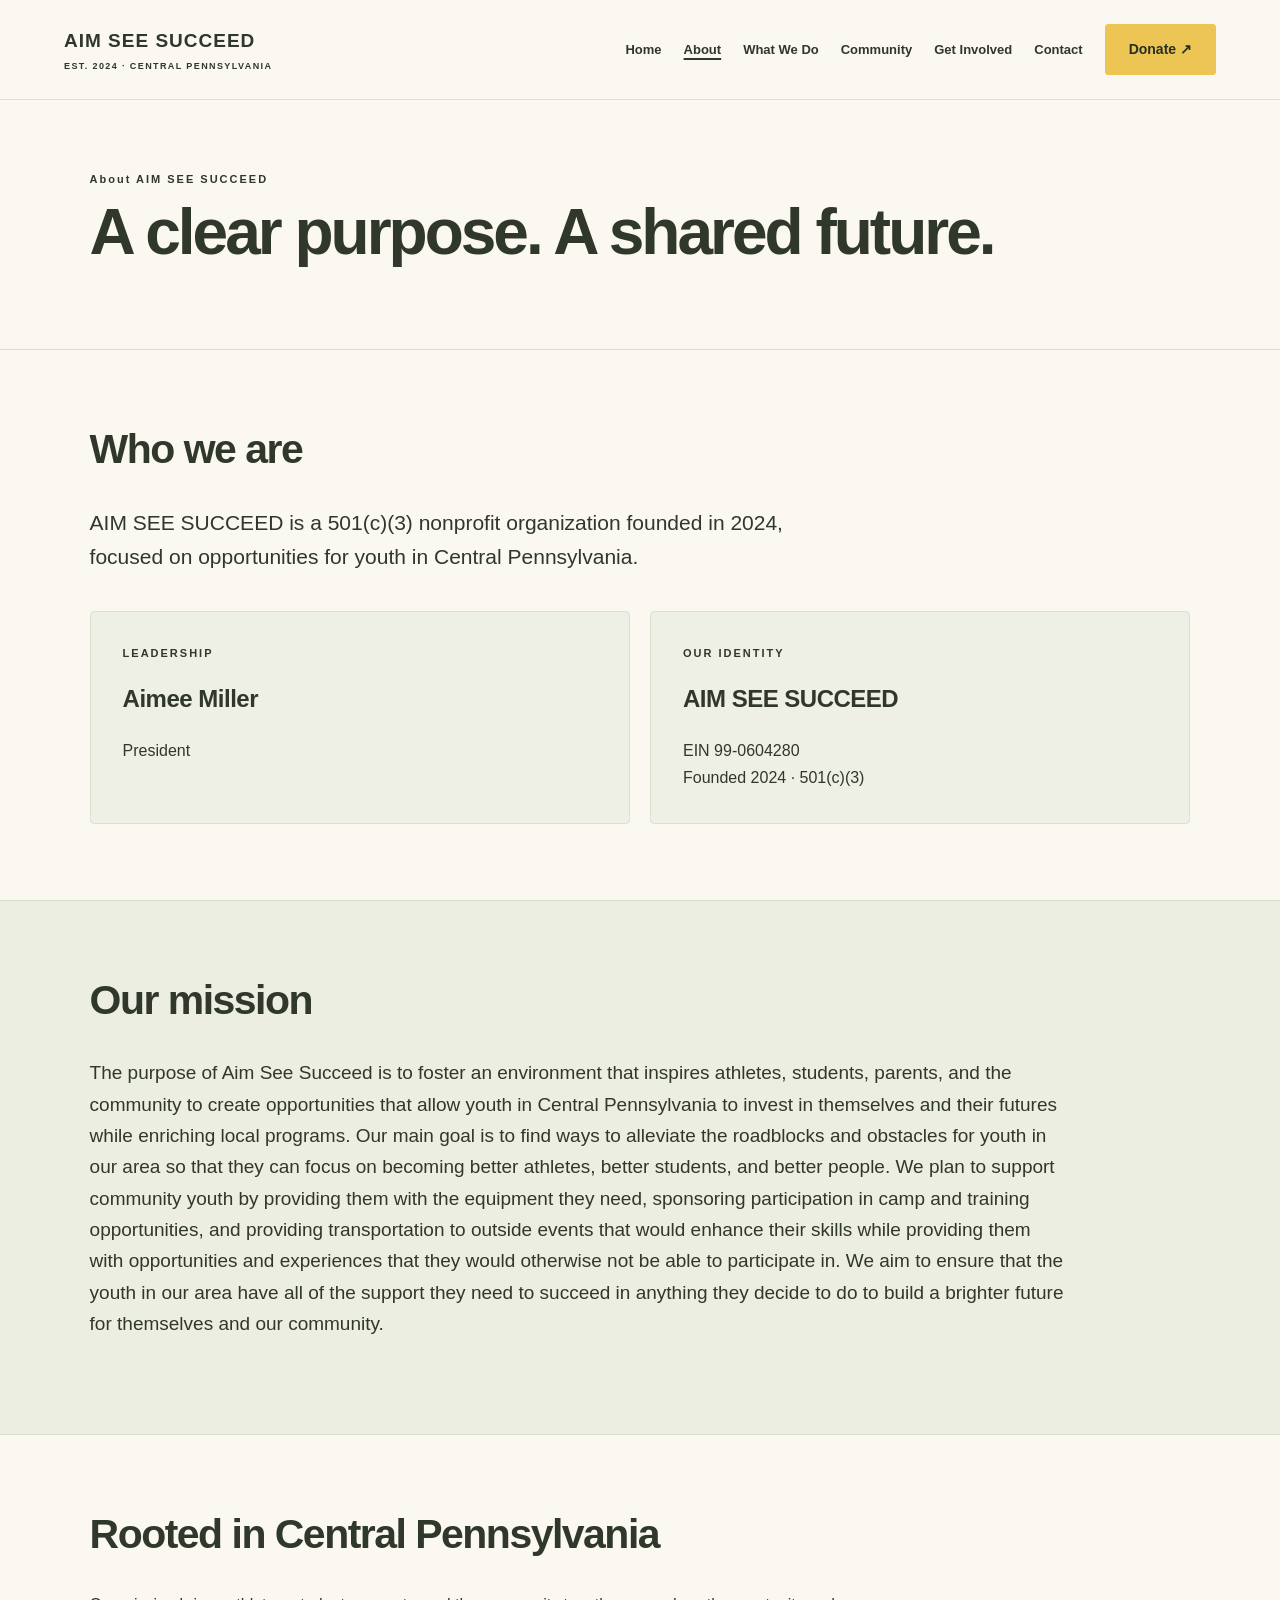
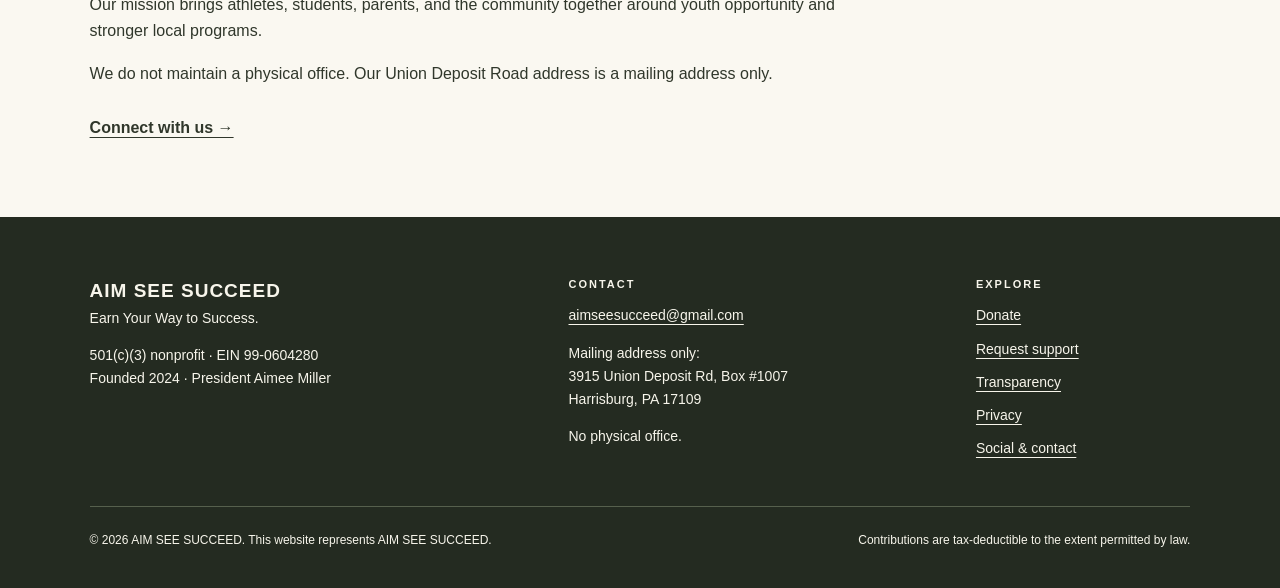
==== about.html @ ef0a0779 "Publish AIM SEE SUCCEED nonprofit website" ====
<!doctype html><html lang="en"><head><meta charset="utf-8"><meta name="viewport" content="width=device-width,initial-scale=1"><title>About | AIM SEE SUCCEED</title><meta name="description" content="A clear purpose. A shared future. AIM SEE SUCCEED is a 501(c)(3) nonprofit supporting youth opportunity in Central Pennsylvania."><meta name="theme-color" content="#30372b"><link rel="stylesheet" href="styles.css"><script src="script.js" defer></script></head><body><a class="skip" href="#main">Skip to content</a><header><div class="header-inner"><a class="wordmark" href="index.html" aria-label="Aim See Succeed home">AIM SEE SUCCEED<small>EST. 2024 · CENTRAL PENNSYLVANIA</small></a><button class="menu-toggle" aria-expanded="false" aria-controls="navigation">Menu</button><nav id="navigation" aria-label="Main navigation"><a href="index.html">Home</a><a href="about.html" aria-current="page">About</a><a href="programs.html">What We Do</a><a href="community.html">Community</a><a href="get-involved.html">Get Involved</a><a href="contact.html">Contact</a><a class="button" href="donate.html">Donate ↗</a></nav></div></header><main id="main"><section class="page-intro"><p class="eyebrow">About AIM SEE SUCCEED</p><h1>A clear purpose. A shared future.</h1></section><section><h2>Who we are</h2><p class="lead">AIM SEE SUCCEED is a 501(c)(3) nonprofit organization founded in 2024, focused on opportunities for youth in Central Pennsylvania.</p><div class="grid two"><article class="card"><p class="eyebrow">LEADERSHIP</p><h3>Aimee Miller</h3><p>President</p></article><article class="card"><p class="eyebrow">OUR IDENTITY</p><h3>AIM SEE SUCCEED</h3><p>EIN 99-0604280<br>Founded 2024 · 501(c)(3)</p></article></div></section><section class="band"><h2>Our mission</h2><p class="mission">The purpose of Aim See Succeed is to foster an environment that inspires athletes, students, parents, and the community to create opportunities that allow youth in Central Pennsylvania to invest in themselves and their futures while enriching local programs. Our main goal is to find ways to alleviate the roadblocks and obstacles for youth in our area so that they can focus on becoming better athletes, better students, and better people. We plan to support community youth by providing them with the equipment they need, sponsoring participation in camp and training opportunities, and providing transportation to outside events that would enhance their skills while providing them with opportunities and experiences that they would otherwise not be able to participate in. We aim to ensure that the youth in our area have all of the support they need to succeed in anything they decide to do to build a brighter future for themselves and our community.</p></section><section><h2>Rooted in Central Pennsylvania</h2><p>Our mission brings athletes, students, parents, and the community together around youth opportunity and stronger local programs.</p><p>We do not maintain a physical office. Our Union Deposit Road address is a mailing address only.</p><a class="text-link" href="contact.html">Connect with us →</a></section></main><footer><div class="footer-grid"><div><a class="wordmark" href="index.html">AIM SEE SUCCEED</a><p>Earn Your Way to Success.</p><p>501(c)(3) nonprofit · EIN 99-0604280<br>Founded 2024 · President Aimee Miller</p></div><div><p class="eyebrow">CONTACT</p><p><a href="mailto:aimseesucceed@gmail.com">aimseesucceed@gmail.com</a></p><p>Mailing address only:<br>3915 Union Deposit Rd, Box #1007<br>Harrisburg, PA 17109</p><p>No physical office.</p></div><div><p class="eyebrow">EXPLORE</p><a href="donate.html">Donate</a><a href="get-involved.html">Request support</a><a href="transparency.html">Transparency</a><a href="privacy.html">Privacy</a><a href="contact.html">Social & contact</a></div></div><div class="footer-bottom"><p>© 2026 AIM SEE SUCCEED. This website represents AIM SEE SUCCEED.</p><p>Contributions are tax-deductible to the extent permitted by law.</p></div></footer></body></html>
---- styles.css ----
*{box-sizing:border-box}html{scroll-behavior:smooth}body{margin:0;background:#faf8f1;color:#30372b;font-family:Arial,Helvetica,sans-serif;line-height:1.65}a{color:inherit;text-underline-offset:4px}a:hover{color:#766013}a:focus-visible,button:focus-visible{outline:3px solid #ad7f0a;outline-offset:5px}header{background:#faf8f1;border-bottom:1px solid #dedfd3}.header-inner{max-width:1320px;margin:auto;padding:24px 5%;display:flex;align-items:center;justify-content:space-between;gap:20px}.wordmark{font-size:19px;font-weight:900;letter-spacing:1px;text-decoration:none;white-space:nowrap}.wordmark small{display:block;font-size:9px;letter-spacing:1.4px;margin-top:3px}nav{display:flex;align-items:center;gap:22px;font-size:13px;font-weight:700}nav a{text-decoration:none}nav a[aria-current]{text-decoration:underline;text-decoration-thickness:2px}.button{display:inline-flex;align-items:center;justify-content:center;gap:22px;background:#ecc555;color:#283022;padding:13px 23px;border:1px solid #ecc555;border-radius:3px;text-decoration:none;font-size:14px;font-weight:700}.button:hover{background:#f5d878;color:#283022}.secondary{background:transparent;border-color:#8e9485;color:inherit}.menu-toggle{display:none;background:transparent;border:1px solid #30372b;padding:10px 16px;font:inherit}main>section{max-width:1320px;margin:auto;padding:76px 7%}h1,h2,h3,p{margin-top:0}h1{font-size:clamp(44px,6vw,84px);line-height:1.04;letter-spacing:-3px;max-width:950px;margin-bottom:28px}h2{font-size:clamp(30px,3.2vw,46px);line-height:1.13;letter-spacing:-1.5px;max-width:850px}h3{font-size:24px;line-height:1.25;letter-spacing:-.5px}p{max-width:800px}em{font-style:normal;color:#ecc555}.eyebrow,.number{font-size:11px;font-weight:700;letter-spacing:2px}.lead{font-size:21px;line-height:1.6;max-width:730px}.hero{max-width:none;background:#30372b;color:#faf8f1;display:grid;grid-template-columns:1.5fr 1fr;gap:70px;padding:85px max(7%,calc((100% - 1135px)/2));align-items:center}.hero h1{font-size:clamp(52px,6.2vw,92px)}.hero .lead{max-width:570px}.actions{display:flex;flex-wrap:wrap;gap:13px;margin-top:32px}.brand-panel{border:1px solid #6d745e;background:#363e2f;padding:38px;text-align:center;transform:rotate(-2deg);box-shadow:18px 18px 0 #252c22}.brand-panel p{font-size:clamp(34px,4vw,60px);font-weight:900;line-height:1.15;letter-spacing:2px;margin:10px 0}.brand-panel span{color:#a7ae98;font-size:25px}.brand-panel small{display:block;border-top:1px solid #67705a;padding-top:20px;margin-top:25px}.gold{color:#ecc555}.grid{display:grid;grid-template-columns:repeat(3,minmax(0,1fr));gap:20px;margin-top:38px}.two{grid-template-columns:repeat(2,minmax(0,1fr))}.card{background:#eeefe5;border:1px solid #dce0d1;border-radius:4px;padding:32px}.card h3{margin-top:22px}.card p:last-child{margin-bottom:0}.number{color:#596345}.band{background:#eceee2;border-top:1px solid #d9decc;border-bottom:1px solid #d9decc}.text-link{font-weight:700;display:inline-block;margin-top:12px}.mission{font-size:19px;max-width:980px}.page-intro{padding-top:70px;padding-bottom:55px;border-bottom:1px solid #d9decc}.page-intro h1{font-size:clamp(43px,5vw,68px)}.note{font-size:14px;margin-top:25px;color:#56604d}.award{margin-top:34px;padding:28px 32px;border-left:5px solid #c39b30;background:#eeefe5}.award h3{font-size:32px;margin:8px 0}address{font-style:normal;font-size:19px}dl{display:grid;grid-template-columns:180px 1fr;gap:16px;max-width:850px}dt{font-weight:700}dd{margin:0}.social{display:flex;flex-wrap:wrap;gap:30px;font-weight:700}footer{background:#242b21;color:#f7f5eb;padding:58px 7% 25px}.footer-grid{max-width:1135px;margin:auto;display:grid;grid-template-columns:1.2fr 1fr .6fr;gap:50px;font-size:14px}.footer-grid>div:last-child a{display:block;margin:10px 0}.footer-bottom{max-width:1135px;margin:36px auto 0;border-top:1px solid #56604d;padding-top:24px;font-size:12px;display:flex;justify-content:space-between;gap:30px}footer a:hover{color:#ecc555}.skip{position:absolute;top:-100px;left:10px;background:#ecc555;padding:12px;z-index:100}.skip:focus{top:10px}@media(max-width:1100px){.header-inner{flex-wrap:wrap}nav{gap:18px;width:100%;justify-content:space-between}.hero{gap:35px}.card{padding:24px}}@media(max-width:700px){.header-inner{padding:20px 6%}.wordmark{font-size:16px}.wordmark small{font-size:8px}.menu-toggle{display:block}nav{display:none;flex-direction:column;align-items:stretch;gap:0}nav.open{display:flex}nav a{padding:12px 4px}nav .button{margin-top:10px}.hero{grid-template-columns:1fr;padding:54px 7%;gap:42px}.hero h1{letter-spacing:-2px}.brand-panel{max-width:420px;transform:none;box-shadow:10px 10px 0 #252c22}.brand-panel p{font-size:40px}.grid,.two,.footer-grid{grid-template-columns:1fr}.grid{margin-top:28px}main>section{padding:50px 7%}.lead{font-size:19px}.mission{font-size:17px}.footer-grid{gap:26px}.footer-bottom{display:block}dl{grid-template-columns:1fr;gap:6px}dd{margin-bottom:18px}.page-intro h1{letter-spacing:-1.5px}.actions .button{width:100%}}@media(prefers-reduced-motion:reduce){html{scroll-behavior:auto}}
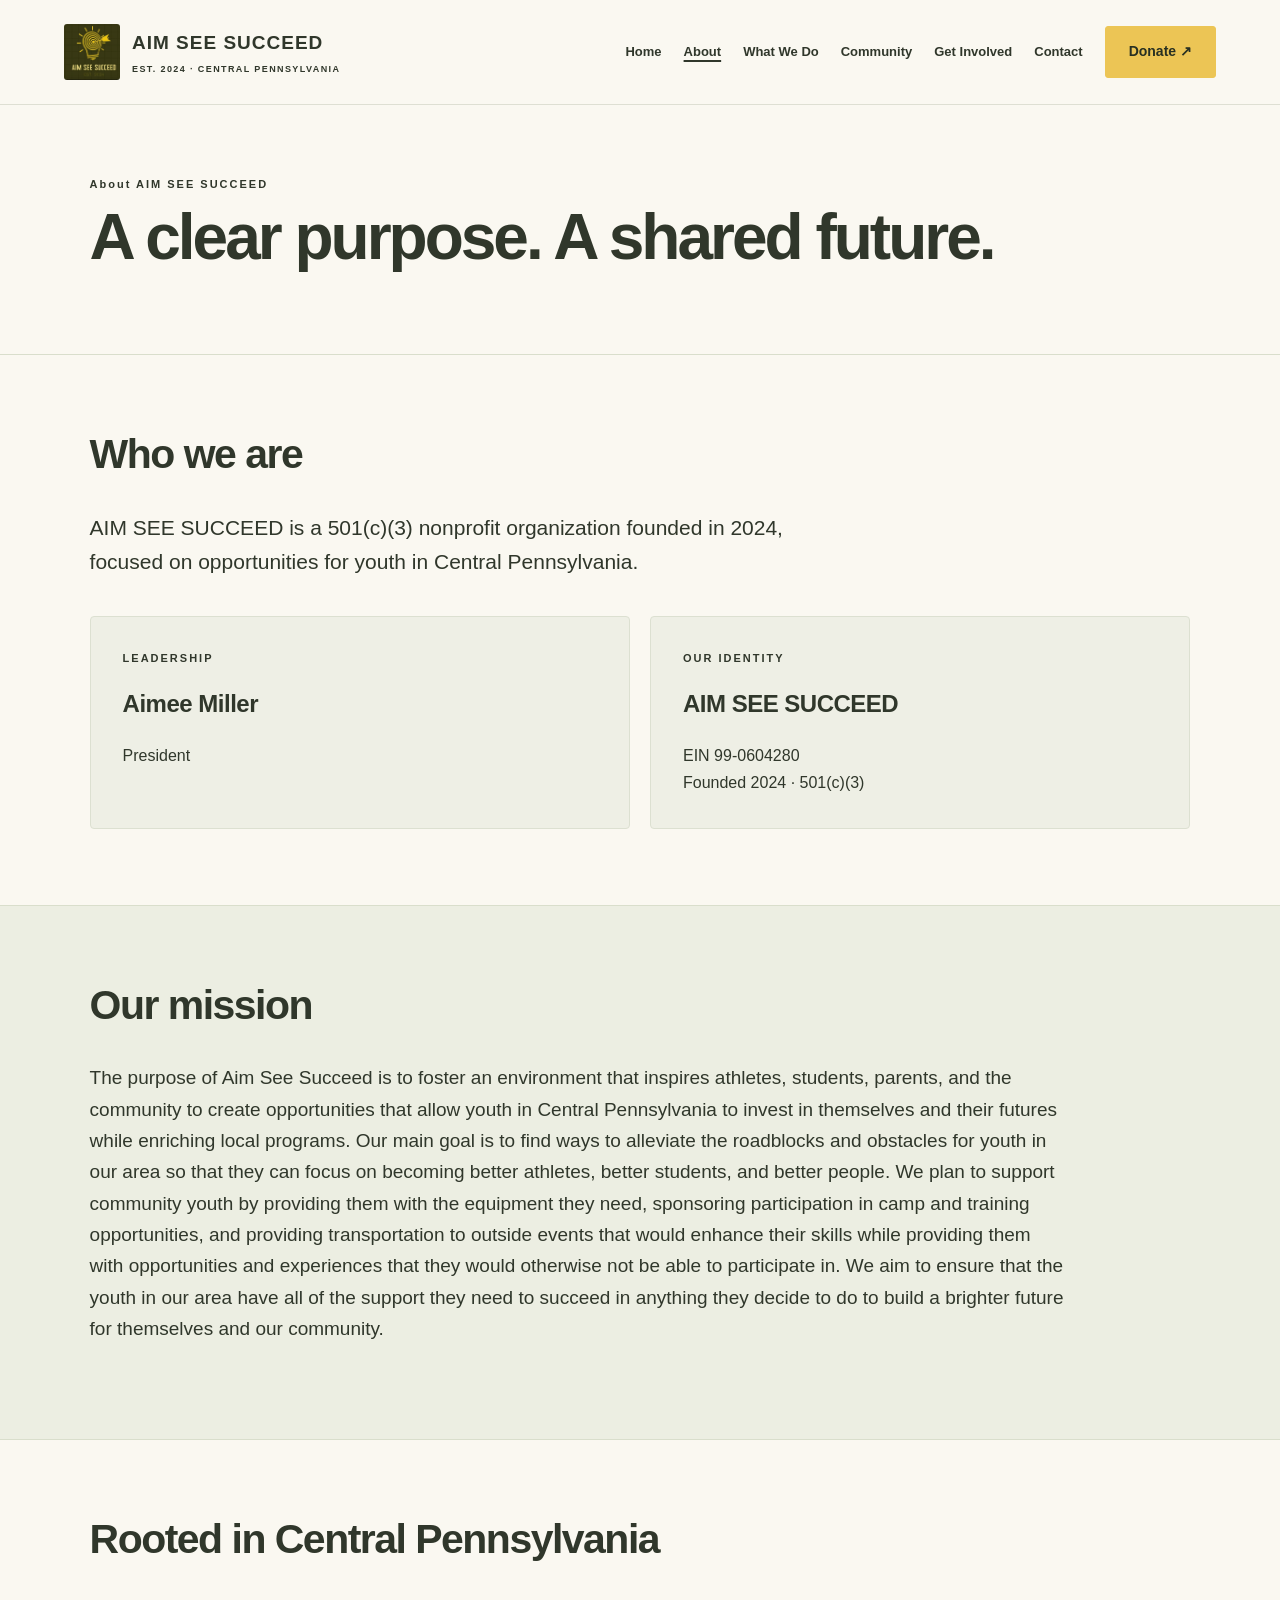
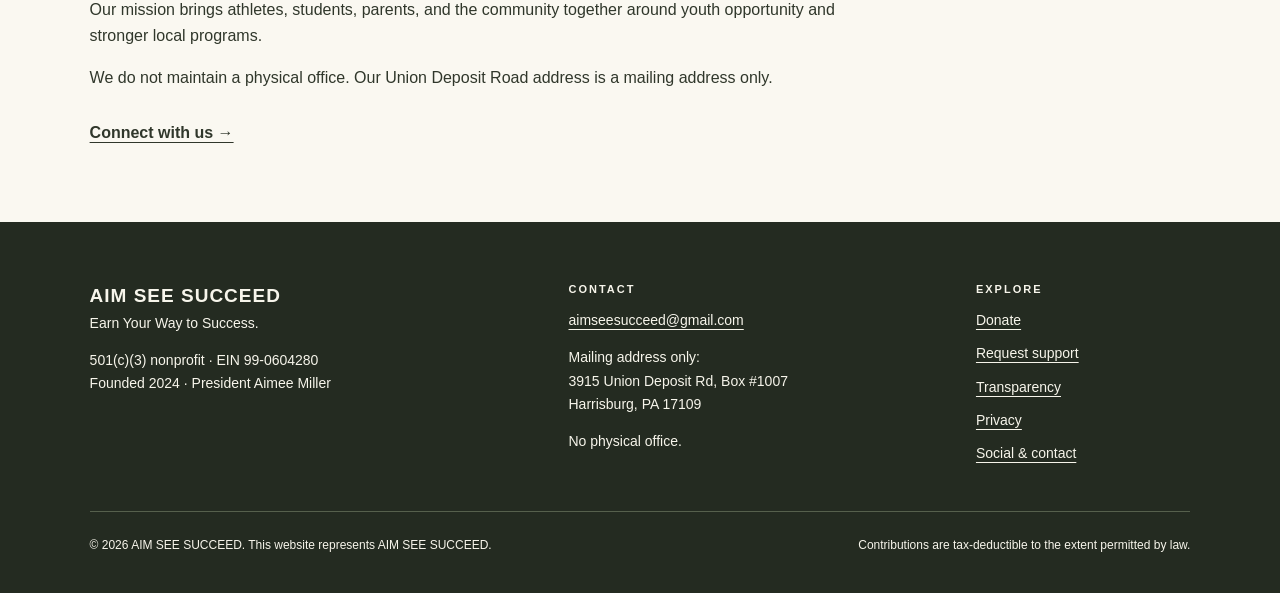
==== commit 7e57ad89: "Add original AIM SEE SUCCEED logo and Veterans Chili Cook-Off photos" ====
--- a/about.html
+++ b/about.html
@@ -1 +1 @@
-<!doctype html><html lang="en"><head><meta charset="utf-8"><meta name="viewport" content="width=device-width,initial-scale=1"><title>About | AIM SEE SUCCEED</title><meta name="description" content="A clear purpose. A shared future. AIM SEE SUCCEED is a 501(c)(3) nonprofit supporting youth opportunity in Central Pennsylvania."><meta name="theme-color" content="#30372b"><link rel="stylesheet" href="styles.css"><script src="script.js" defer></script></head><body><a class="skip" href="#main">Skip to content</a><header><div class="header-inner"><a class="wordmark" href="index.html" aria-label="Aim See Succeed home">AIM SEE SUCCEED<small>EST. 2024 · CENTRAL PENNSYLVANIA</small></a><button class="menu-toggle" aria-expanded="false" aria-controls="navigation">Menu</button><nav id="navigation" aria-label="Main navigation"><a href="index.html">Home</a><a href="about.html" aria-current="page">About</a><a href="programs.html">What We Do</a><a href="community.html">Community</a><a href="get-involved.html">Get Involved</a><a href="contact.html">Contact</a><a class="button" href="donate.html">Donate ↗</a></nav></div></header><main id="main"><section class="page-intro"><p class="eyebrow">About AIM SEE SUCCEED</p><h1>A clear purpose. A shared future.</h1></section><section><h2>Who we are</h2><p class="lead">AIM SEE SUCCEED is a 501(c)(3) nonprofit organization founded in 2024, focused on opportunities for youth in Central Pennsylvania.</p><div class="grid two"><article class="card"><p class="eyebrow">LEADERSHIP</p><h3>Aimee Miller</h3><p>President</p></article><article class="card"><p class="eyebrow">OUR IDENTITY</p><h3>AIM SEE SUCCEED</h3><p>EIN 99-0604280<br>Founded 2024 · 501(c)(3)</p></article></div></section><section class="band"><h2>Our mission</h2><p class="mission">The purpose of Aim See Succeed is to foster an environment that inspires athletes, students, parents, and the community to create opportunities that allow youth in Central Pennsylvania to invest in themselves and their futures while enriching local programs. Our main goal is to find ways to alleviate the roadblocks and obstacles for youth in our area so that they can focus on becoming better athletes, better students, and better people. We plan to support community youth by providing them with the equipment they need, sponsoring participation in camp and training opportunities, and providing transportation to outside events that would enhance their skills while providing them with opportunities and experiences that they would otherwise not be able to participate in. We aim to ensure that the youth in our area have all of the support they need to succeed in anything they decide to do to build a brighter future for themselves and our community.</p></section><section><h2>Rooted in Central Pennsylvania</h2><p>Our mission brings athletes, students, parents, and the community together around youth opportunity and stronger local programs.</p><p>We do not maintain a physical office. Our Union Deposit Road address is a mailing address only.</p><a class="text-link" href="contact.html">Connect with us →</a></section></main><footer><div class="footer-grid"><div><a class="wordmark" href="index.html">AIM SEE SUCCEED</a><p>Earn Your Way to Success.</p><p>501(c)(3) nonprofit · EIN 99-0604280<br>Founded 2024 · President Aimee Miller</p></div><div><p class="eyebrow">CONTACT</p><p><a href="mailto:aimseesucceed@gmail.com">aimseesucceed@gmail.com</a></p><p>Mailing address only:<br>3915 Union Deposit Rd, Box #1007<br>Harrisburg, PA 17109</p><p>No physical office.</p></div><div><p class="eyebrow">EXPLORE</p><a href="donate.html">Donate</a><a href="get-involved.html">Request support</a><a href="transparency.html">Transparency</a><a href="privacy.html">Privacy</a><a href="contact.html">Social & contact</a></div></div><div class="footer-bottom"><p>© 2026 AIM SEE SUCCEED. This website represents AIM SEE SUCCEED.</p><p>Contributions are tax-deductible to the extent permitted by law.</p></div></footer></body></html>+<!doctype html><html lang="en"><head><meta charset="utf-8"><meta name="viewport" content="width=device-width,initial-scale=1"><title>About | AIM SEE SUCCEED</title><meta name="description" content="A clear purpose. A shared future. AIM SEE SUCCEED is a 501(c)(3) nonprofit supporting youth opportunity in Central Pennsylvania."><meta name="theme-color" content="#30372b"><link rel="icon" href="logo.png" type="image/png"><link rel="stylesheet" href="styles.css"><script src="script.js" defer></script></head><body><a class="skip" href="#main">Skip to content</a><header><div class="header-inner"><a class="wordmark" href="index.html" aria-label="Aim See Succeed home"><img class="header-logo" src="logo.png" width="479" height="479" alt=""><span>AIM SEE SUCCEED<small>EST. 2024 · CENTRAL PENNSYLVANIA</small></span></a><button class="menu-toggle" aria-expanded="false" aria-controls="navigation">Menu</button><nav id="navigation" aria-label="Main navigation"><a href="index.html">Home</a><a href="about.html" aria-current="page">About</a><a href="programs.html">What We Do</a><a href="community.html">Community</a><a href="get-involved.html">Get Involved</a><a href="contact.html">Contact</a><a class="button" href="donate.html">Donate ↗</a></nav></div></header><main id="main"><section class="page-intro"><p class="eyebrow">About AIM SEE SUCCEED</p><h1>A clear purpose. A shared future.</h1></section><section><h2>Who we are</h2><p class="lead">AIM SEE SUCCEED is a 501(c)(3) nonprofit organization founded in 2024, focused on opportunities for youth in Central Pennsylvania.</p><div class="grid two"><article class="card"><p class="eyebrow">LEADERSHIP</p><h3>Aimee Miller</h3><p>President</p></article><article class="card"><p class="eyebrow">OUR IDENTITY</p><h3>AIM SEE SUCCEED</h3><p>EIN 99-0604280<br>Founded 2024 · 501(c)(3)</p></article></div></section><section class="band"><h2>Our mission</h2><p class="mission">The purpose of Aim See Succeed is to foster an environment that inspires athletes, students, parents, and the community to create opportunities that allow youth in Central Pennsylvania to invest in themselves and their futures while enriching local programs. Our main goal is to find ways to alleviate the roadblocks and obstacles for youth in our area so that they can focus on becoming better athletes, better students, and better people. We plan to support community youth by providing them with the equipment they need, sponsoring participation in camp and training opportunities, and providing transportation to outside events that would enhance their skills while providing them with opportunities and experiences that they would otherwise not be able to participate in. We aim to ensure that the youth in our area have all of the support they need to succeed in anything they decide to do to build a brighter future for themselves and our community.</p></section><section><h2>Rooted in Central Pennsylvania</h2><p>Our mission brings athletes, students, parents, and the community together around youth opportunity and stronger local programs.</p><p>We do not maintain a physical office. Our Union Deposit Road address is a mailing address only.</p><a class="text-link" href="contact.html">Connect with us →</a></section></main><footer><div class="footer-grid"><div><a class="wordmark" href="index.html">AIM SEE SUCCEED</a><p>Earn Your Way to Success.</p><p>501(c)(3) nonprofit · EIN 99-0604280<br>Founded 2024 · President Aimee Miller</p></div><div><p class="eyebrow">CONTACT</p><p><a href="mailto:aimseesucceed@gmail.com">aimseesucceed@gmail.com</a></p><p>Mailing address only:<br>3915 Union Deposit Rd, Box #1007<br>Harrisburg, PA 17109</p><p>No physical office.</p></div><div><p class="eyebrow">EXPLORE</p><a href="donate.html">Donate</a><a href="get-involved.html">Request support</a><a href="transparency.html">Transparency</a><a href="privacy.html">Privacy</a><a href="contact.html">Social & contact</a></div></div><div class="footer-bottom"><p>© 2026 AIM SEE SUCCEED. This website represents AIM SEE SUCCEED.</p><p>Contributions are tax-deductible to the extent permitted by law.</p></div></footer></body></html>
--- a/styles.css
+++ b/styles.css
@@ -1 +1,2 @@
-*{box-sizing:border-box}html{scroll-behavior:smooth}body{margin:0;background:#faf8f1;color:#30372b;font-family:Arial,Helvetica,sans-serif;line-height:1.65}a{color:inherit;text-underline-offset:4px}a:hover{color:#766013}a:focus-visible,button:focus-visible{outline:3px solid #ad7f0a;outline-offset:5px}header{background:#faf8f1;border-bottom:1px solid #dedfd3}.header-inner{max-width:1320px;margin:auto;padding:24px 5%;display:flex;align-items:center;justify-content:space-between;gap:20px}.wordmark{font-size:19px;font-weight:900;letter-spacing:1px;text-decoration:none;white-space:nowrap}.wordmark small{display:block;font-size:9px;letter-spacing:1.4px;margin-top:3px}nav{display:flex;align-items:center;gap:22px;font-size:13px;font-weight:700}nav a{text-decoration:none}nav a[aria-current]{text-decoration:underline;text-decoration-thickness:2px}.button{display:inline-flex;align-items:center;justify-content:center;gap:22px;background:#ecc555;color:#283022;padding:13px 23px;border:1px solid #ecc555;border-radius:3px;text-decoration:none;font-size:14px;font-weight:700}.button:hover{background:#f5d878;color:#283022}.secondary{background:transparent;border-color:#8e9485;color:inherit}.menu-toggle{display:none;background:transparent;border:1px solid #30372b;padding:10px 16px;font:inherit}main>section{max-width:1320px;margin:auto;padding:76px 7%}h1,h2,h3,p{margin-top:0}h1{font-size:clamp(44px,6vw,84px);line-height:1.04;letter-spacing:-3px;max-width:950px;margin-bottom:28px}h2{font-size:clamp(30px,3.2vw,46px);line-height:1.13;letter-spacing:-1.5px;max-width:850px}h3{font-size:24px;line-height:1.25;letter-spacing:-.5px}p{max-width:800px}em{font-style:normal;color:#ecc555}.eyebrow,.number{font-size:11px;font-weight:700;letter-spacing:2px}.lead{font-size:21px;line-height:1.6;max-width:730px}.hero{max-width:none;background:#30372b;color:#faf8f1;display:grid;grid-template-columns:1.5fr 1fr;gap:70px;padding:85px max(7%,calc((100% - 1135px)/2));align-items:center}.hero h1{font-size:clamp(52px,6.2vw,92px)}.hero .lead{max-width:570px}.actions{display:flex;flex-wrap:wrap;gap:13px;margin-top:32px}.brand-panel{border:1px solid #6d745e;background:#363e2f;padding:38px;text-align:center;transform:rotate(-2deg);box-shadow:18px 18px 0 #252c22}.brand-panel p{font-size:clamp(34px,4vw,60px);font-weight:900;line-height:1.15;letter-spacing:2px;margin:10px 0}.brand-panel span{color:#a7ae98;font-size:25px}.brand-panel small{display:block;border-top:1px solid #67705a;padding-top:20px;margin-top:25px}.gold{color:#ecc555}.grid{display:grid;grid-template-columns:repeat(3,minmax(0,1fr));gap:20px;margin-top:38px}.two{grid-template-columns:repeat(2,minmax(0,1fr))}.card{background:#eeefe5;border:1px solid #dce0d1;border-radius:4px;padding:32px}.card h3{margin-top:22px}.card p:last-child{margin-bottom:0}.number{color:#596345}.band{background:#eceee2;border-top:1px solid #d9decc;border-bottom:1px solid #d9decc}.text-link{font-weight:700;display:inline-block;margin-top:12px}.mission{font-size:19px;max-width:980px}.page-intro{padding-top:70px;padding-bottom:55px;border-bottom:1px solid #d9decc}.page-intro h1{font-size:clamp(43px,5vw,68px)}.note{font-size:14px;margin-top:25px;color:#56604d}.award{margin-top:34px;padding:28px 32px;border-left:5px solid #c39b30;background:#eeefe5}.award h3{font-size:32px;margin:8px 0}address{font-style:normal;font-size:19px}dl{display:grid;grid-template-columns:180px 1fr;gap:16px;max-width:850px}dt{font-weight:700}dd{margin:0}.social{display:flex;flex-wrap:wrap;gap:30px;font-weight:700}footer{background:#242b21;color:#f7f5eb;padding:58px 7% 25px}.footer-grid{max-width:1135px;margin:auto;display:grid;grid-template-columns:1.2fr 1fr .6fr;gap:50px;font-size:14px}.footer-grid>div:last-child a{display:block;margin:10px 0}.footer-bottom{max-width:1135px;margin:36px auto 0;border-top:1px solid #56604d;padding-top:24px;font-size:12px;display:flex;justify-content:space-between;gap:30px}footer a:hover{color:#ecc555}.skip{position:absolute;top:-100px;left:10px;background:#ecc555;padding:12px;z-index:100}.skip:focus{top:10px}@media(max-width:1100px){.header-inner{flex-wrap:wrap}nav{gap:18px;width:100%;justify-content:space-between}.hero{gap:35px}.card{padding:24px}}@media(max-width:700px){.header-inner{padding:20px 6%}.wordmark{font-size:16px}.wordmark small{font-size:8px}.menu-toggle{display:block}nav{display:none;flex-direction:column;align-items:stretch;gap:0}nav.open{display:flex}nav a{padding:12px 4px}nav .button{margin-top:10px}.hero{grid-template-columns:1fr;padding:54px 7%;gap:42px}.hero h1{letter-spacing:-2px}.brand-panel{max-width:420px;transform:none;box-shadow:10px 10px 0 #252c22}.brand-panel p{font-size:40px}.grid,.two,.footer-grid{grid-template-columns:1fr}.grid{margin-top:28px}main>section{padding:50px 7%}.lead{font-size:19px}.mission{font-size:17px}.footer-grid{gap:26px}.footer-bottom{display:block}dl{grid-template-columns:1fr;gap:6px}dd{margin-bottom:18px}.page-intro h1{letter-spacing:-1.5px}.actions .button{width:100%}}@media(prefers-reduced-motion:reduce){html{scroll-behavior:auto}}+*{box-sizing:border-box}html{scroll-behavior:smooth}body{margin:0;background:#faf8f1;color:#30372b;font-family:Arial,Helvetica,sans-serif;line-height:1.65}a{color:inherit;text-underline-offset:4px}a:hover{color:#766013}a:focus-visible,button:focus-visible{outline:3px solid #ad7f0a;outline-offset:5px}header{background:#faf8f1;border-bottom:1px solid #dedfd3}.header-inner{max-width:1320px;margin:auto;padding:24px 5%;display:flex;align-items:center;justify-content:space-between;gap:20px}.wordmark{font-size:19px;font-weight:900;letter-spacing:1px;text-decoration:none;white-space:nowrap}.wordmark small{display:block;font-size:9px;letter-spacing:1.4px;margin-top:3px}nav{display:flex;align-items:center;gap:22px;font-size:13px;font-weight:700}nav a{text-decoration:none}nav a[aria-current]{text-decoration:underline;text-decoration-thickness:2px}.button{display:inline-flex;align-items:center;justify-content:center;gap:22px;background:#ecc555;color:#283022;padding:13px 23px;border:1px solid #ecc555;border-radius:3px;text-decoration:none;font-size:14px;font-weight:700}.button:hover{background:#f5d878;color:#283022}.secondary{background:transparent;border-color:#8e9485;color:inherit}.menu-toggle{display:none;background:transparent;border:1px solid #30372b;padding:10px 16px;font:inherit}main>section{max-width:1320px;margin:auto;padding:76px 7%}h1,h2,h3,p{margin-top:0}h1{font-size:clamp(44px,6vw,84px);line-height:1.04;letter-spacing:-3px;max-width:950px;margin-bottom:28px}h2{font-size:clamp(30px,3.2vw,46px);line-height:1.13;letter-spacing:-1.5px;max-width:850px}h3{font-size:24px;line-height:1.25;letter-spacing:-.5px}p{max-width:800px}em{font-style:normal;color:#ecc555}.eyebrow,.number{font-size:11px;font-weight:700;letter-spacing:2px}.lead{font-size:21px;line-height:1.6;max-width:730px}.hero{max-width:none;background:#30372b;color:#faf8f1;display:grid;grid-template-columns:1.5fr 1fr;gap:70px;padding:85px max(7%,calc((100% - 1135px)/2));align-items:center}.hero h1{font-size:clamp(52px,6.2vw,92px)}.hero .lead{max-width:570px}.actions{display:flex;flex-wrap:wrap;gap:13px;margin-top:32px}.brand-panel{border:1px solid #6d745e;background:#363e2f;padding:38px;text-align:center;transform:rotate(-2deg);box-shadow:18px 18px 0 #252c22}.brand-panel p{font-size:clamp(34px,4vw,60px);font-weight:900;line-height:1.15;letter-spacing:2px;margin:10px 0}.brand-panel span{color:#a7ae98;font-size:25px}.brand-panel small{display:block;border-top:1px solid #67705a;padding-top:20px;margin-top:25px}.gold{color:#ecc555}.grid{display:grid;grid-template-columns:repeat(3,minmax(0,1fr));gap:20px;margin-top:38px}.two{grid-template-columns:repeat(2,minmax(0,1fr))}.card{background:#eeefe5;border:1px solid #dce0d1;border-radius:4px;padding:32px}.card h3{margin-top:22px}.card p:last-child{margin-bottom:0}.number{color:#596345}.band{background:#eceee2;border-top:1px solid #d9decc;border-bottom:1px solid #d9decc}.text-link{font-weight:700;display:inline-block;margin-top:12px}.mission{font-size:19px;max-width:980px}.page-intro{padding-top:70px;padding-bottom:55px;border-bottom:1px solid #d9decc}.page-intro h1{font-size:clamp(43px,5vw,68px)}.note{font-size:14px;margin-top:25px;color:#56604d}.award{margin-top:34px;padding:28px 32px;border-left:5px solid #c39b30;background:#eeefe5}.award h3{font-size:32px;margin:8px 0}address{font-style:normal;font-size:19px}dl{display:grid;grid-template-columns:180px 1fr;gap:16px;max-width:850px}dt{font-weight:700}dd{margin:0}.social{display:flex;flex-wrap:wrap;gap:30px;font-weight:700}footer{background:#242b21;color:#f7f5eb;padding:58px 7% 25px}.footer-grid{max-width:1135px;margin:auto;display:grid;grid-template-columns:1.2fr 1fr .6fr;gap:50px;font-size:14px}.footer-grid>div:last-child a{display:block;margin:10px 0}.footer-bottom{max-width:1135px;margin:36px auto 0;border-top:1px solid #56604d;padding-top:24px;font-size:12px;display:flex;justify-content:space-between;gap:30px}footer a:hover{color:#ecc555}.skip{position:absolute;top:-100px;left:10px;background:#ecc555;padding:12px;z-index:100}.skip:focus{top:10px}@media(max-width:1100px){.header-inner{flex-wrap:wrap}nav{gap:18px;width:100%;justify-content:space-between}.hero{gap:35px}.card{padding:24px}}@media(max-width:700px){.header-inner{padding:20px 6%}.wordmark{font-size:16px}.wordmark small{font-size:8px}.menu-toggle{display:block}nav{display:none;flex-direction:column;align-items:stretch;gap:0}nav.open{display:flex}nav a{padding:12px 4px}nav .button{margin-top:10px}.hero{grid-template-columns:1fr;padding:54px 7%;gap:42px}.hero h1{letter-spacing:-2px}.brand-panel{max-width:420px;transform:none;box-shadow:10px 10px 0 #252c22}.brand-panel p{font-size:40px}.grid,.two,.footer-grid{grid-template-columns:1fr}.grid{margin-top:28px}main>section{padding:50px 7%}.lead{font-size:19px}.mission{font-size:17px}.footer-grid{gap:26px}.footer-bottom{display:block}dl{grid-template-columns:1fr;gap:6px}dd{margin-bottom:18px}.page-intro h1{letter-spacing:-1.5px}.actions .button{width:100%}}@media(prefers-reduced-motion:reduce){html{scroll-behavior:auto}}
+.header-inner>.wordmark{display:flex;align-items:center;gap:12px}.header-logo{width:56px;height:56px;object-fit:contain;border-radius:3px}.logo-panel{padding:0;overflow:hidden;background:#363b16}.logo-panel img{display:block;width:100%;height:auto}figure{margin:0}figure img{display:block;width:100%;height:auto;border-radius:4px}figcaption{font-size:13px;line-height:1.5;margin-top:12px;color:#56604d}.feature-photo{margin:30px 0;max-width:850px}.event-main{margin-top:38px}.photo-gallery{display:grid;grid-template-columns:1fr 1fr;align-items:start;gap:28px;margin-top:32px}.photo-gallery>div{display:grid;gap:28px}@media(max-width:700px){.header-logo{width:44px;height:44px}.header-inner>.wordmark{gap:9px}.header-inner>.wordmark span{font-size:14px}.header-inner>.wordmark small{font-size:7px;letter-spacing:1px}.photo-gallery{grid-template-columns:1fr}.logo-panel{padding:0}.logo-panel img{max-width:420px}.header-inner{gap:12px}.menu-toggle{padding:9px 12px}}
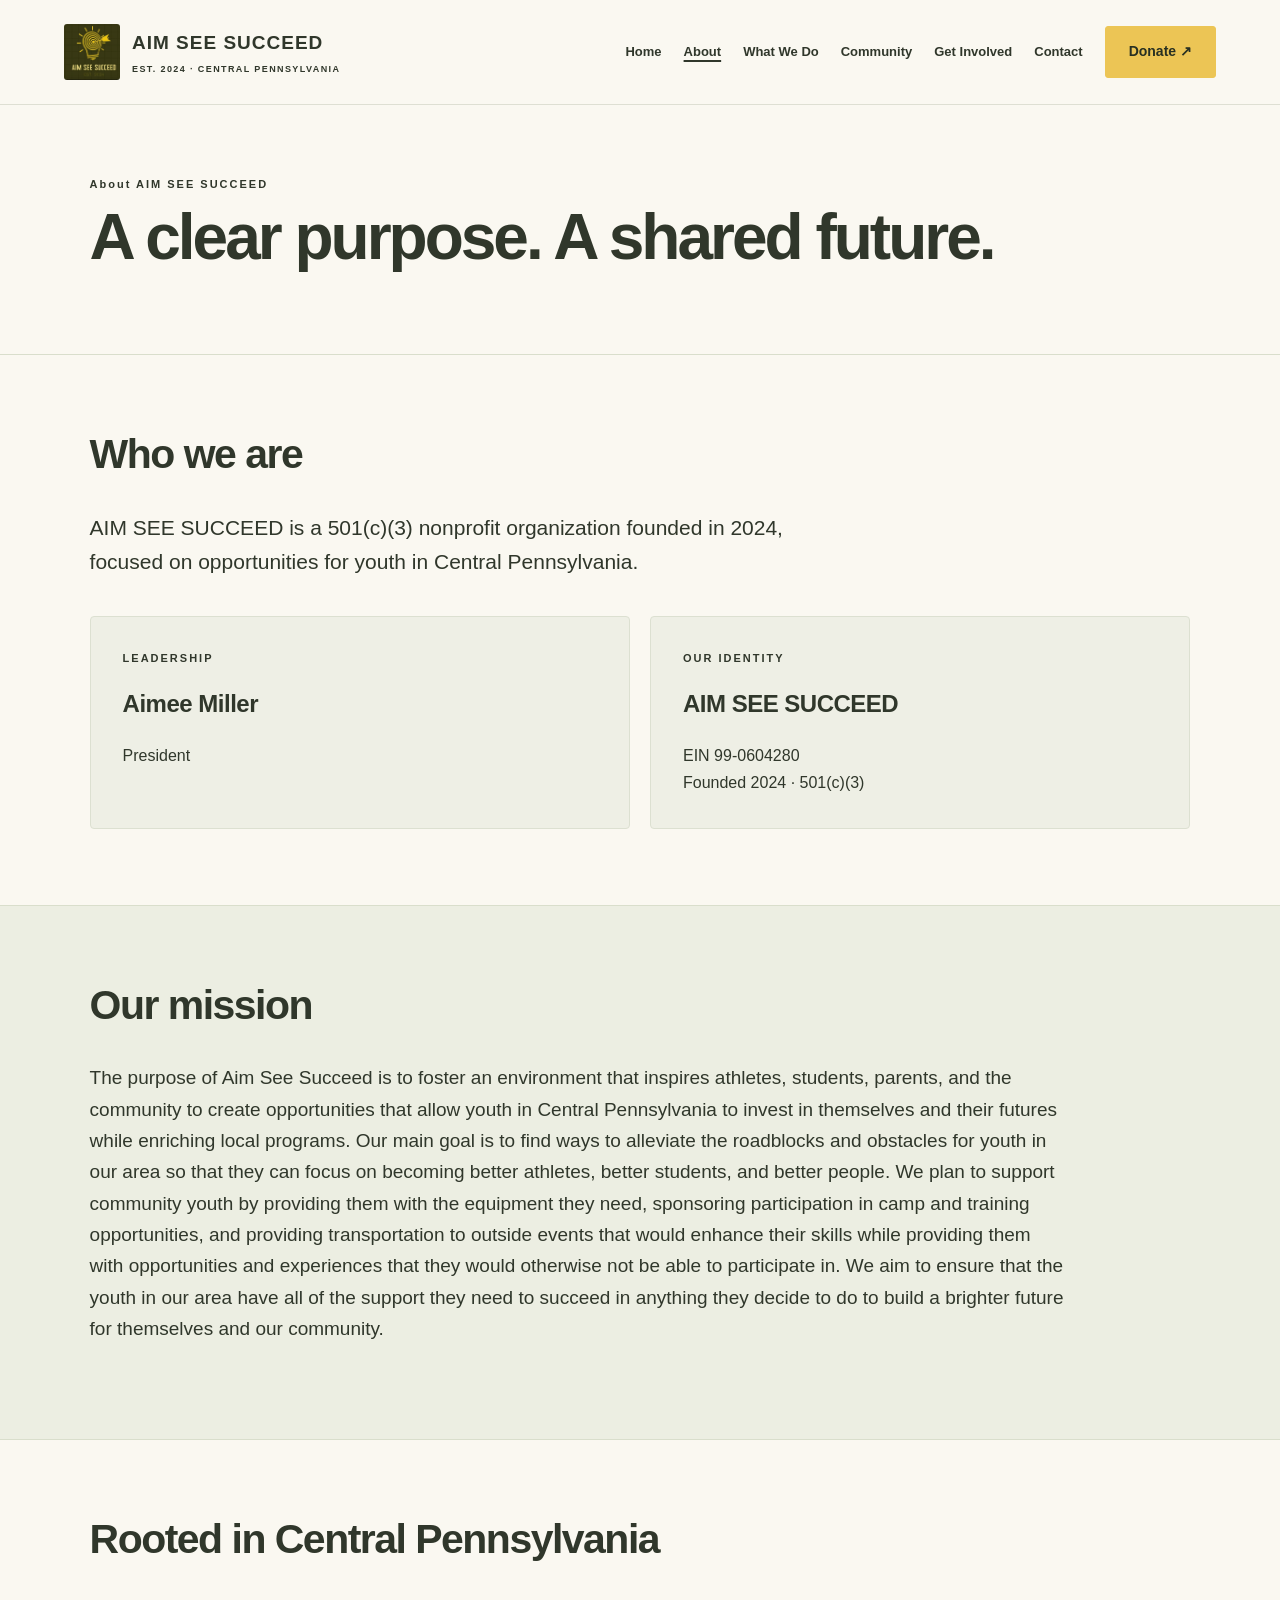
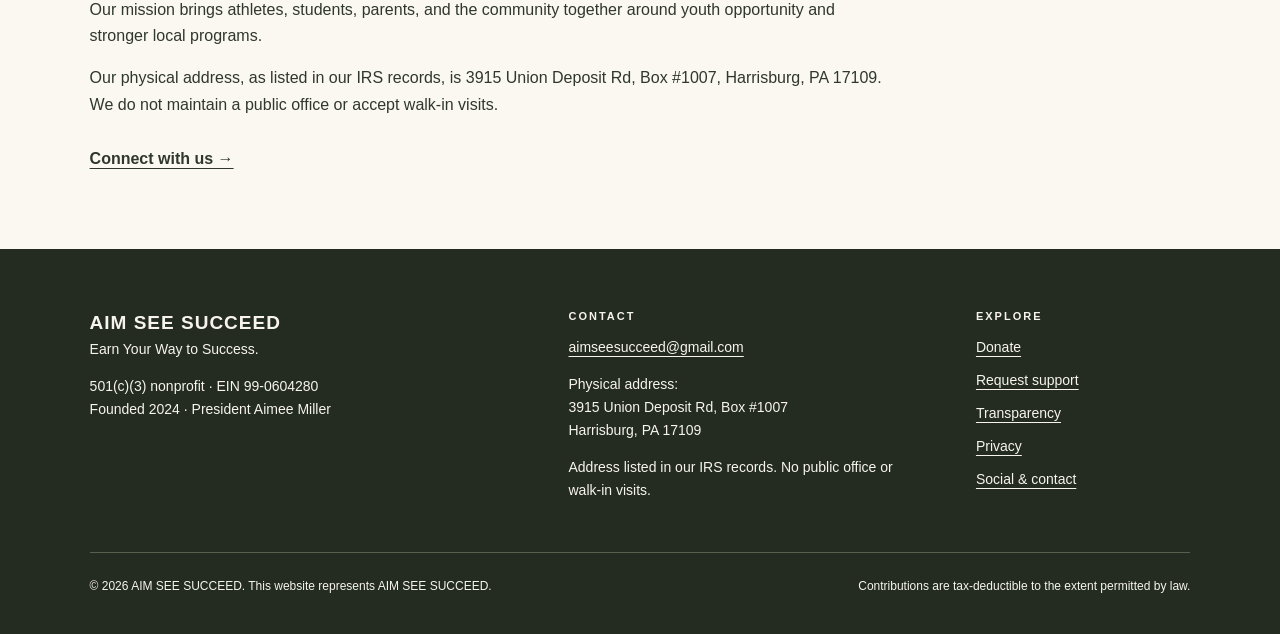
==== commit b7720329: "Label IRS-listed address as physical address across the website" ====
--- a/about.html
+++ b/about.html
@@ -1 +1 @@
-<!doctype html><html lang="en"><head><meta charset="utf-8"><meta name="viewport" content="width=device-width,initial-scale=1"><title>About | AIM SEE SUCCEED</title><meta name="description" content="A clear purpose. A shared future. AIM SEE SUCCEED is a 501(c)(3) nonprofit supporting youth opportunity in Central Pennsylvania."><meta name="theme-color" content="#30372b"><link rel="icon" href="logo.png" type="image/png"><link rel="stylesheet" href="styles.css"><script src="script.js" defer></script></head><body><a class="skip" href="#main">Skip to content</a><header><div class="header-inner"><a class="wordmark" href="index.html" aria-label="Aim See Succeed home"><img class="header-logo" src="logo.png" width="479" height="479" alt=""><span>AIM SEE SUCCEED<small>EST. 2024 · CENTRAL PENNSYLVANIA</small></span></a><button class="menu-toggle" aria-expanded="false" aria-controls="navigation">Menu</button><nav id="navigation" aria-label="Main navigation"><a href="index.html">Home</a><a href="about.html" aria-current="page">About</a><a href="programs.html">What We Do</a><a href="community.html">Community</a><a href="get-involved.html">Get Involved</a><a href="contact.html">Contact</a><a class="button" href="donate.html">Donate ↗</a></nav></div></header><main id="main"><section class="page-intro"><p class="eyebrow">About AIM SEE SUCCEED</p><h1>A clear purpose. A shared future.</h1></section><section><h2>Who we are</h2><p class="lead">AIM SEE SUCCEED is a 501(c)(3) nonprofit organization founded in 2024, focused on opportunities for youth in Central Pennsylvania.</p><div class="grid two"><article class="card"><p class="eyebrow">LEADERSHIP</p><h3>Aimee Miller</h3><p>President</p></article><article class="card"><p class="eyebrow">OUR IDENTITY</p><h3>AIM SEE SUCCEED</h3><p>EIN 99-0604280<br>Founded 2024 · 501(c)(3)</p></article></div></section><section class="band"><h2>Our mission</h2><p class="mission">The purpose of Aim See Succeed is to foster an environment that inspires athletes, students, parents, and the community to create opportunities that allow youth in Central Pennsylvania to invest in themselves and their futures while enriching local programs. Our main goal is to find ways to alleviate the roadblocks and obstacles for youth in our area so that they can focus on becoming better athletes, better students, and better people. We plan to support community youth by providing them with the equipment they need, sponsoring participation in camp and training opportunities, and providing transportation to outside events that would enhance their skills while providing them with opportunities and experiences that they would otherwise not be able to participate in. We aim to ensure that the youth in our area have all of the support they need to succeed in anything they decide to do to build a brighter future for themselves and our community.</p></section><section><h2>Rooted in Central Pennsylvania</h2><p>Our mission brings athletes, students, parents, and the community together around youth opportunity and stronger local programs.</p><p>We do not maintain a physical office. Our Union Deposit Road address is a mailing address only.</p><a class="text-link" href="contact.html">Connect with us →</a></section></main><footer><div class="footer-grid"><div><a class="wordmark" href="index.html">AIM SEE SUCCEED</a><p>Earn Your Way to Success.</p><p>501(c)(3) nonprofit · EIN 99-0604280<br>Founded 2024 · President Aimee Miller</p></div><div><p class="eyebrow">CONTACT</p><p><a href="mailto:aimseesucceed@gmail.com">aimseesucceed@gmail.com</a></p><p>Mailing address only:<br>3915 Union Deposit Rd, Box #1007<br>Harrisburg, PA 17109</p><p>No physical office.</p></div><div><p class="eyebrow">EXPLORE</p><a href="donate.html">Donate</a><a href="get-involved.html">Request support</a><a href="transparency.html">Transparency</a><a href="privacy.html">Privacy</a><a href="contact.html">Social & contact</a></div></div><div class="footer-bottom"><p>© 2026 AIM SEE SUCCEED. This website represents AIM SEE SUCCEED.</p><p>Contributions are tax-deductible to the extent permitted by law.</p></div></footer></body></html>+<!doctype html><html lang="en"><head><meta charset="utf-8"><meta name="viewport" content="width=device-width,initial-scale=1"><title>About | AIM SEE SUCCEED</title><meta name="description" content="A clear purpose. A shared future. AIM SEE SUCCEED is a 501(c)(3) nonprofit supporting youth opportunity in Central Pennsylvania."><meta name="theme-color" content="#30372b"><link rel="icon" href="logo.png" type="image/png"><link rel="stylesheet" href="styles.css?v=20260930-images"><script src="script.js" defer></script></head><body><a class="skip" href="#main">Skip to content</a><header><div class="header-inner"><a class="wordmark" href="index.html" aria-label="Aim See Succeed home"><img class="header-logo" src="logo.png" width="479" height="479" alt=""><span>AIM SEE SUCCEED<small>EST. 2024 · CENTRAL PENNSYLVANIA</small></span></a><button class="menu-toggle" aria-expanded="false" aria-controls="navigation">Menu</button><nav id="navigation" aria-label="Main navigation"><a href="index.html">Home</a><a href="about.html" aria-current="page">About</a><a href="programs.html">What We Do</a><a href="community.html">Community</a><a href="get-involved.html">Get Involved</a><a href="contact.html">Contact</a><a class="button" href="donate.html">Donate ↗</a></nav></div></header><main id="main"><section class="page-intro"><p class="eyebrow">About AIM SEE SUCCEED</p><h1>A clear purpose. A shared future.</h1></section><section><h2>Who we are</h2><p class="lead">AIM SEE SUCCEED is a 501(c)(3) nonprofit organization founded in 2024, focused on opportunities for youth in Central Pennsylvania.</p><div class="grid two"><article class="card"><p class="eyebrow">LEADERSHIP</p><h3>Aimee Miller</h3><p>President</p></article><article class="card"><p class="eyebrow">OUR IDENTITY</p><h3>AIM SEE SUCCEED</h3><p>EIN 99-0604280<br>Founded 2024 · 501(c)(3)</p></article></div></section><section class="band"><h2>Our mission</h2><p class="mission">The purpose of Aim See Succeed is to foster an environment that inspires athletes, students, parents, and the community to create opportunities that allow youth in Central Pennsylvania to invest in themselves and their futures while enriching local programs. Our main goal is to find ways to alleviate the roadblocks and obstacles for youth in our area so that they can focus on becoming better athletes, better students, and better people. We plan to support community youth by providing them with the equipment they need, sponsoring participation in camp and training opportunities, and providing transportation to outside events that would enhance their skills while providing them with opportunities and experiences that they would otherwise not be able to participate in. We aim to ensure that the youth in our area have all of the support they need to succeed in anything they decide to do to build a brighter future for themselves and our community.</p></section><section><h2>Rooted in Central Pennsylvania</h2><p>Our mission brings athletes, students, parents, and the community together around youth opportunity and stronger local programs.</p><p>Our physical address, as listed in our IRS records, is 3915 Union Deposit Rd, Box #1007, Harrisburg, PA 17109. We do not maintain a public office or accept walk-in visits.</p><a class="text-link" href="contact.html">Connect with us →</a></section></main><footer><div class="footer-grid"><div><a class="wordmark" href="index.html">AIM SEE SUCCEED</a><p>Earn Your Way to Success.</p><p>501(c)(3) nonprofit · EIN 99-0604280<br>Founded 2024 · President Aimee Miller</p></div><div><p class="eyebrow">CONTACT</p><p><a href="mailto:aimseesucceed@gmail.com">aimseesucceed@gmail.com</a></p><p>Physical address:<br>3915 Union Deposit Rd, Box #1007<br>Harrisburg, PA 17109</p><p>Address listed in our IRS records. No public office or walk-in visits.</p></div><div><p class="eyebrow">EXPLORE</p><a href="donate.html">Donate</a><a href="get-involved.html">Request support</a><a href="transparency.html">Transparency</a><a href="privacy.html">Privacy</a><a href="contact.html">Social & contact</a></div></div><div class="footer-bottom"><p>© 2026 AIM SEE SUCCEED. This website represents AIM SEE SUCCEED.</p><p>Contributions are tax-deductible to the extent permitted by law.</p></div></footer></body></html>
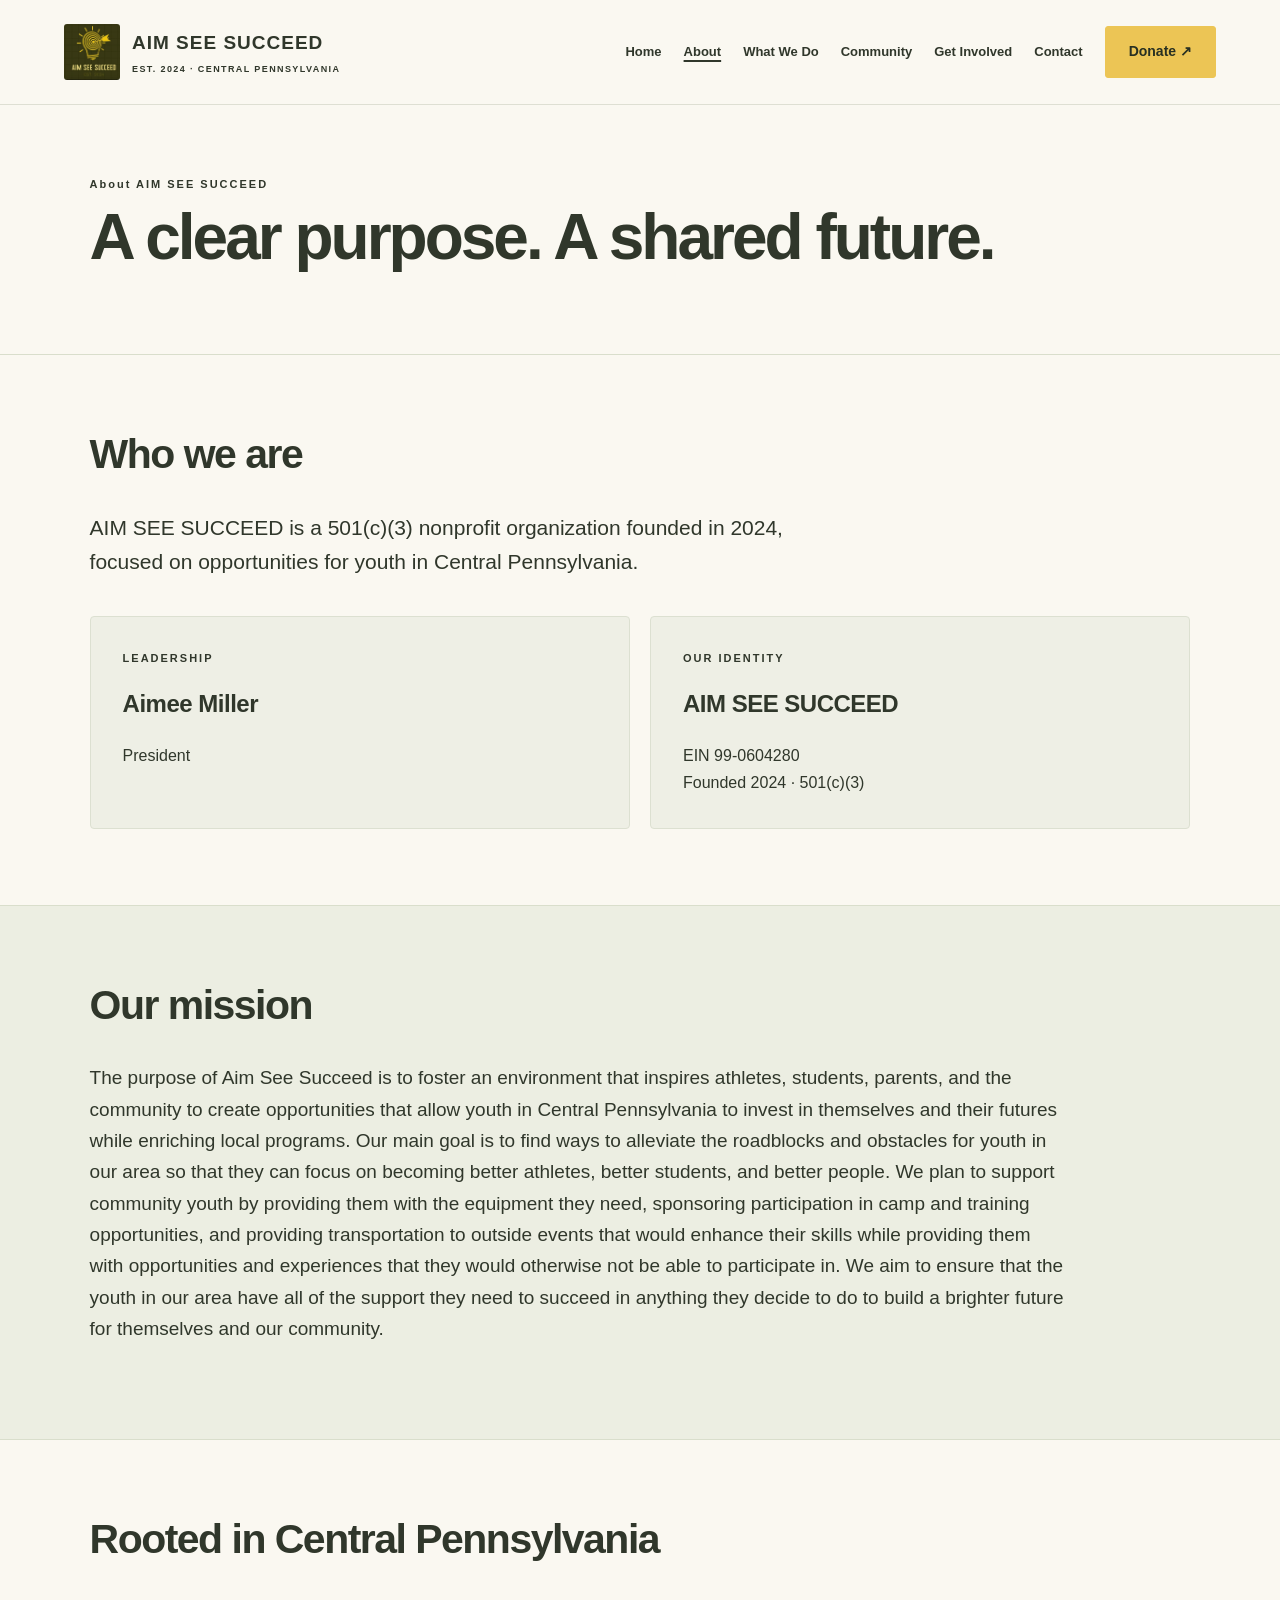
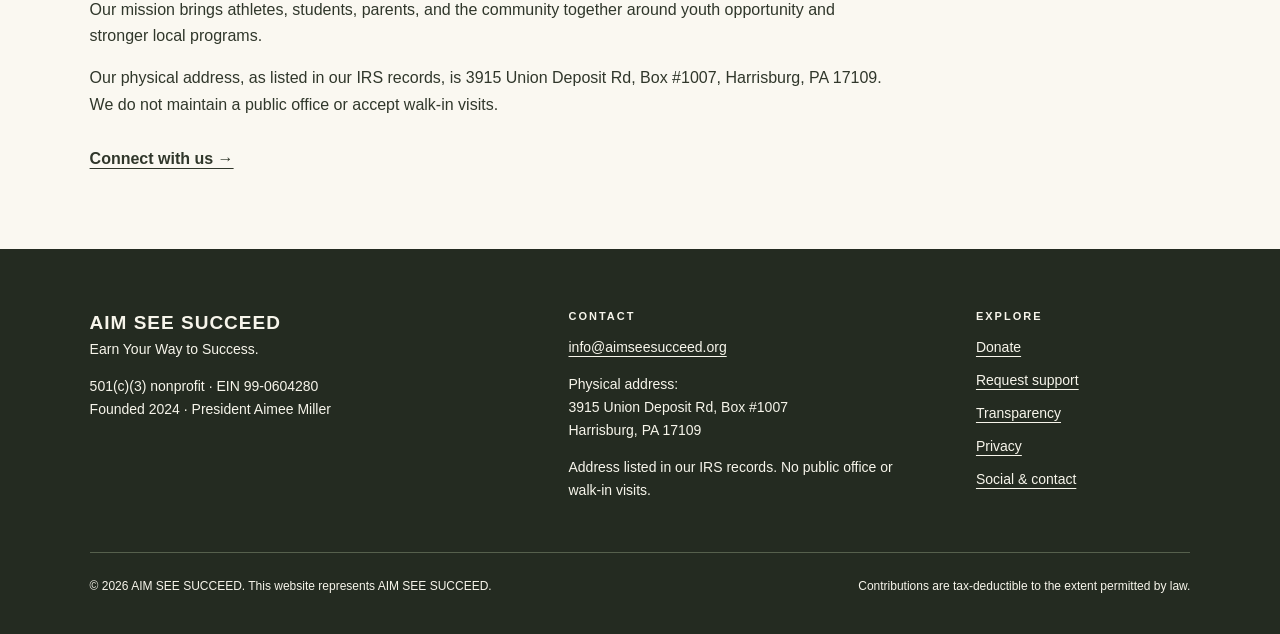
==== commit 8413e480: "Use Workspace info address across nonprofit website" ====
--- a/about.html
+++ b/about.html
@@ -1 +1 @@
-<!doctype html><html lang="en"><head><meta charset="utf-8"><meta name="viewport" content="width=device-width,initial-scale=1"><title>About | AIM SEE SUCCEED</title><meta name="description" content="A clear purpose. A shared future. AIM SEE SUCCEED is a 501(c)(3) nonprofit supporting youth opportunity in Central Pennsylvania."><meta name="theme-color" content="#30372b"><link rel="icon" href="logo.png" type="image/png"><link rel="stylesheet" href="styles.css?v=20260930-images"><script src="script.js" defer></script></head><body><a class="skip" href="#main">Skip to content</a><header><div class="header-inner"><a class="wordmark" href="index.html" aria-label="Aim See Succeed home"><img class="header-logo" src="logo.png" width="479" height="479" alt=""><span>AIM SEE SUCCEED<small>EST. 2024 · CENTRAL PENNSYLVANIA</small></span></a><button class="menu-toggle" aria-expanded="false" aria-controls="navigation">Menu</button><nav id="navigation" aria-label="Main navigation"><a href="index.html">Home</a><a href="about.html" aria-current="page">About</a><a href="programs.html">What We Do</a><a href="community.html">Community</a><a href="get-involved.html">Get Involved</a><a href="contact.html">Contact</a><a class="button" href="donate.html">Donate ↗</a></nav></div></header><main id="main"><section class="page-intro"><p class="eyebrow">About AIM SEE SUCCEED</p><h1>A clear purpose. A shared future.</h1></section><section><h2>Who we are</h2><p class="lead">AIM SEE SUCCEED is a 501(c)(3) nonprofit organization founded in 2024, focused on opportunities for youth in Central Pennsylvania.</p><div class="grid two"><article class="card"><p class="eyebrow">LEADERSHIP</p><h3>Aimee Miller</h3><p>President</p></article><article class="card"><p class="eyebrow">OUR IDENTITY</p><h3>AIM SEE SUCCEED</h3><p>EIN 99-0604280<br>Founded 2024 · 501(c)(3)</p></article></div></section><section class="band"><h2>Our mission</h2><p class="mission">The purpose of Aim See Succeed is to foster an environment that inspires athletes, students, parents, and the community to create opportunities that allow youth in Central Pennsylvania to invest in themselves and their futures while enriching local programs. Our main goal is to find ways to alleviate the roadblocks and obstacles for youth in our area so that they can focus on becoming better athletes, better students, and better people. We plan to support community youth by providing them with the equipment they need, sponsoring participation in camp and training opportunities, and providing transportation to outside events that would enhance their skills while providing them with opportunities and experiences that they would otherwise not be able to participate in. We aim to ensure that the youth in our area have all of the support they need to succeed in anything they decide to do to build a brighter future for themselves and our community.</p></section><section><h2>Rooted in Central Pennsylvania</h2><p>Our mission brings athletes, students, parents, and the community together around youth opportunity and stronger local programs.</p><p>Our physical address, as listed in our IRS records, is 3915 Union Deposit Rd, Box #1007, Harrisburg, PA 17109. We do not maintain a public office or accept walk-in visits.</p><a class="text-link" href="contact.html">Connect with us →</a></section></main><footer><div class="footer-grid"><div><a class="wordmark" href="index.html">AIM SEE SUCCEED</a><p>Earn Your Way to Success.</p><p>501(c)(3) nonprofit · EIN 99-0604280<br>Founded 2024 · President Aimee Miller</p></div><div><p class="eyebrow">CONTACT</p><p><a href="mailto:aimseesucceed@gmail.com">aimseesucceed@gmail.com</a></p><p>Physical address:<br>3915 Union Deposit Rd, Box #1007<br>Harrisburg, PA 17109</p><p>Address listed in our IRS records. No public office or walk-in visits.</p></div><div><p class="eyebrow">EXPLORE</p><a href="donate.html">Donate</a><a href="get-involved.html">Request support</a><a href="transparency.html">Transparency</a><a href="privacy.html">Privacy</a><a href="contact.html">Social & contact</a></div></div><div class="footer-bottom"><p>© 2026 AIM SEE SUCCEED. This website represents AIM SEE SUCCEED.</p><p>Contributions are tax-deductible to the extent permitted by law.</p></div></footer></body></html>+<!doctype html><html lang="en"><head><meta charset="utf-8"><meta name="viewport" content="width=device-width,initial-scale=1"><title>About | AIM SEE SUCCEED</title><meta name="description" content="A clear purpose. A shared future. AIM SEE SUCCEED is a 501(c)(3) nonprofit supporting youth opportunity in Central Pennsylvania."><meta name="theme-color" content="#30372b"><link rel="icon" href="logo.png" type="image/png"><link rel="stylesheet" href="styles.css?v=20260930-images"><script src="script.js" defer></script></head><body><a class="skip" href="#main">Skip to content</a><header><div class="header-inner"><a class="wordmark" href="index.html" aria-label="Aim See Succeed home"><img class="header-logo" src="logo.png" width="479" height="479" alt=""><span>AIM SEE SUCCEED<small>EST. 2024 · CENTRAL PENNSYLVANIA</small></span></a><button class="menu-toggle" aria-expanded="false" aria-controls="navigation">Menu</button><nav id="navigation" aria-label="Main navigation"><a href="index.html">Home</a><a href="about.html" aria-current="page">About</a><a href="programs.html">What We Do</a><a href="community.html">Community</a><a href="get-involved.html">Get Involved</a><a href="contact.html">Contact</a><a class="button" href="donate.html">Donate ↗</a></nav></div></header><main id="main"><section class="page-intro"><p class="eyebrow">About AIM SEE SUCCEED</p><h1>A clear purpose. A shared future.</h1></section><section><h2>Who we are</h2><p class="lead">AIM SEE SUCCEED is a 501(c)(3) nonprofit organization founded in 2024, focused on opportunities for youth in Central Pennsylvania.</p><div class="grid two"><article class="card"><p class="eyebrow">LEADERSHIP</p><h3>Aimee Miller</h3><p>President</p></article><article class="card"><p class="eyebrow">OUR IDENTITY</p><h3>AIM SEE SUCCEED</h3><p>EIN 99-0604280<br>Founded 2024 · 501(c)(3)</p></article></div></section><section class="band"><h2>Our mission</h2><p class="mission">The purpose of Aim See Succeed is to foster an environment that inspires athletes, students, parents, and the community to create opportunities that allow youth in Central Pennsylvania to invest in themselves and their futures while enriching local programs. Our main goal is to find ways to alleviate the roadblocks and obstacles for youth in our area so that they can focus on becoming better athletes, better students, and better people. We plan to support community youth by providing them with the equipment they need, sponsoring participation in camp and training opportunities, and providing transportation to outside events that would enhance their skills while providing them with opportunities and experiences that they would otherwise not be able to participate in. We aim to ensure that the youth in our area have all of the support they need to succeed in anything they decide to do to build a brighter future for themselves and our community.</p></section><section><h2>Rooted in Central Pennsylvania</h2><p>Our mission brings athletes, students, parents, and the community together around youth opportunity and stronger local programs.</p><p>Our physical address, as listed in our IRS records, is 3915 Union Deposit Rd, Box #1007, Harrisburg, PA 17109. We do not maintain a public office or accept walk-in visits.</p><a class="text-link" href="contact.html">Connect with us →</a></section></main><footer><div class="footer-grid"><div><a class="wordmark" href="index.html">AIM SEE SUCCEED</a><p>Earn Your Way to Success.</p><p>501(c)(3) nonprofit · EIN 99-0604280<br>Founded 2024 · President Aimee Miller</p></div><div><p class="eyebrow">CONTACT</p><p><a href="mailto:info@aimseesucceed.org">info@aimseesucceed.org</a></p><p>Physical address:<br>3915 Union Deposit Rd, Box #1007<br>Harrisburg, PA 17109</p><p>Address listed in our IRS records. No public office or walk-in visits.</p></div><div><p class="eyebrow">EXPLORE</p><a href="donate.html">Donate</a><a href="get-involved.html">Request support</a><a href="transparency.html">Transparency</a><a href="privacy.html">Privacy</a><a href="contact.html">Social & contact</a></div></div><div class="footer-bottom"><p>© 2026 AIM SEE SUCCEED. This website represents AIM SEE SUCCEED.</p><p>Contributions are tax-deductible to the extent permitted by law.</p></div></footer></body></html>
